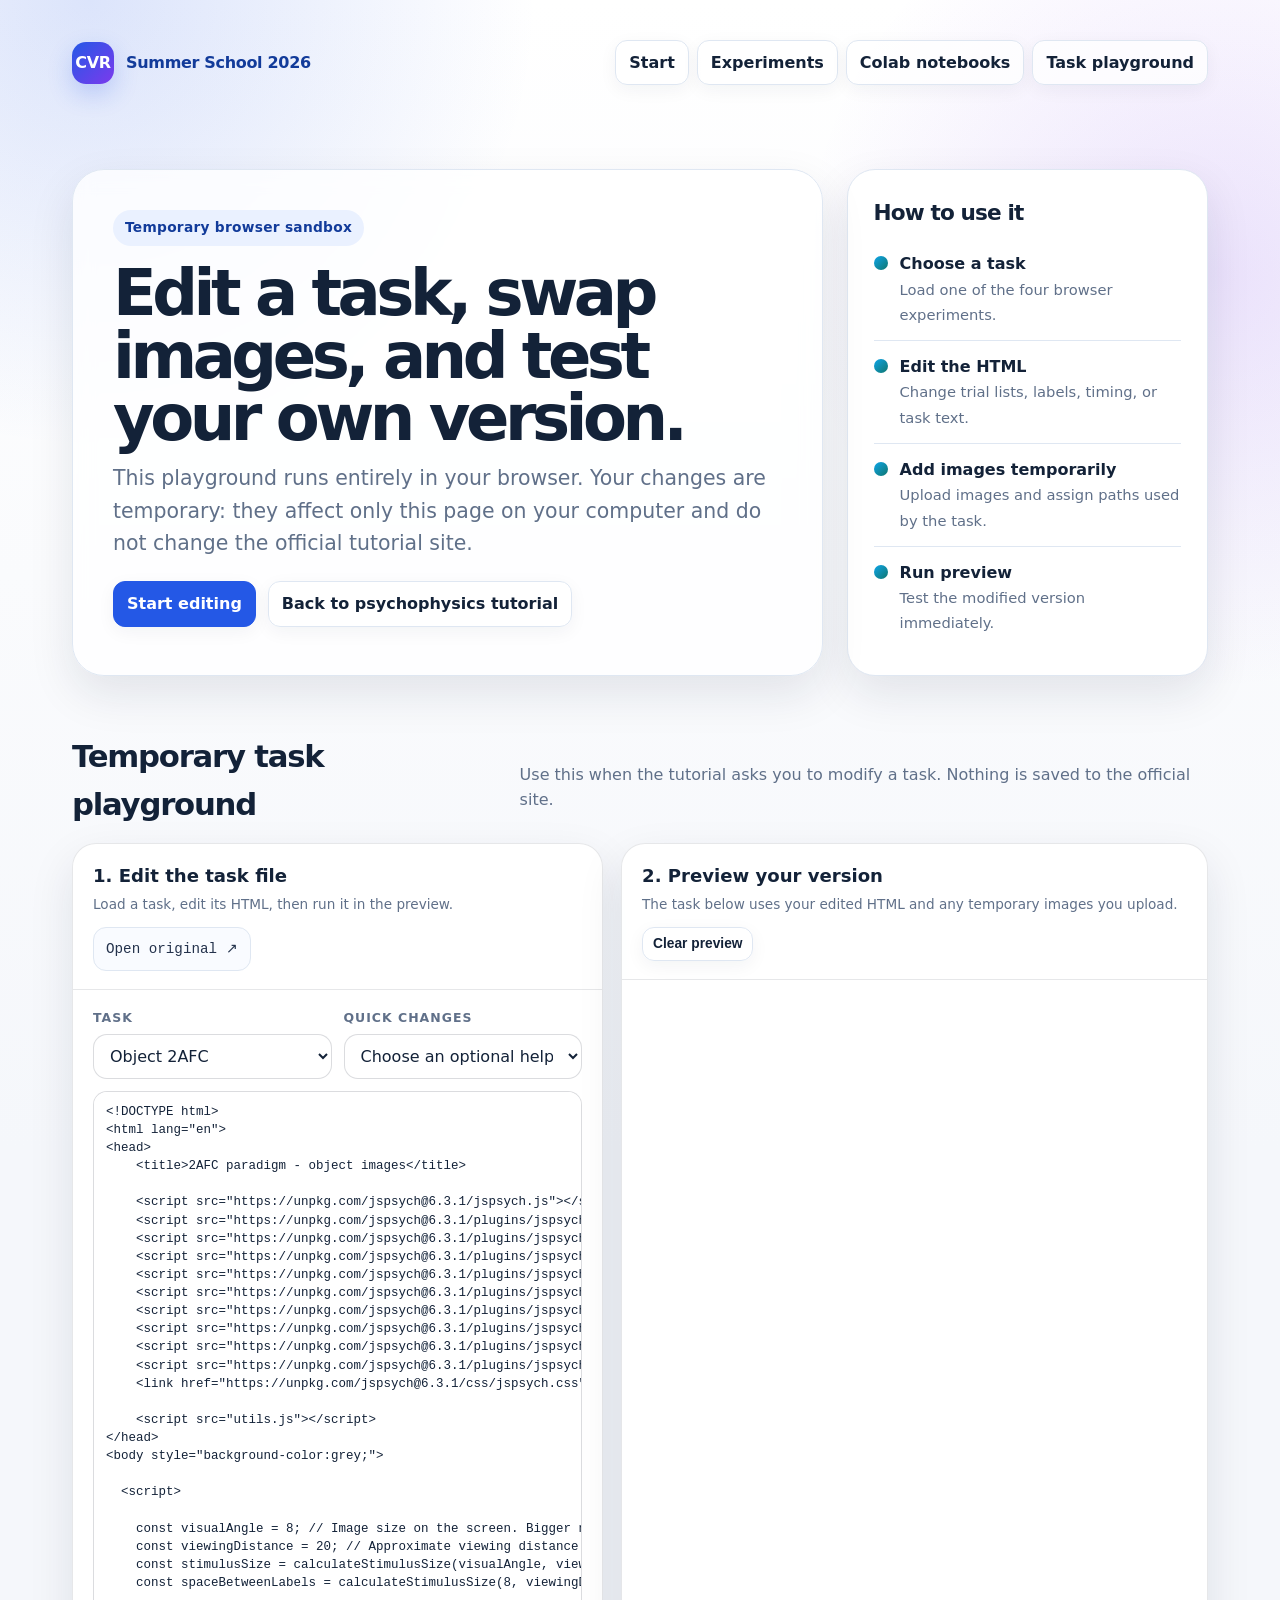
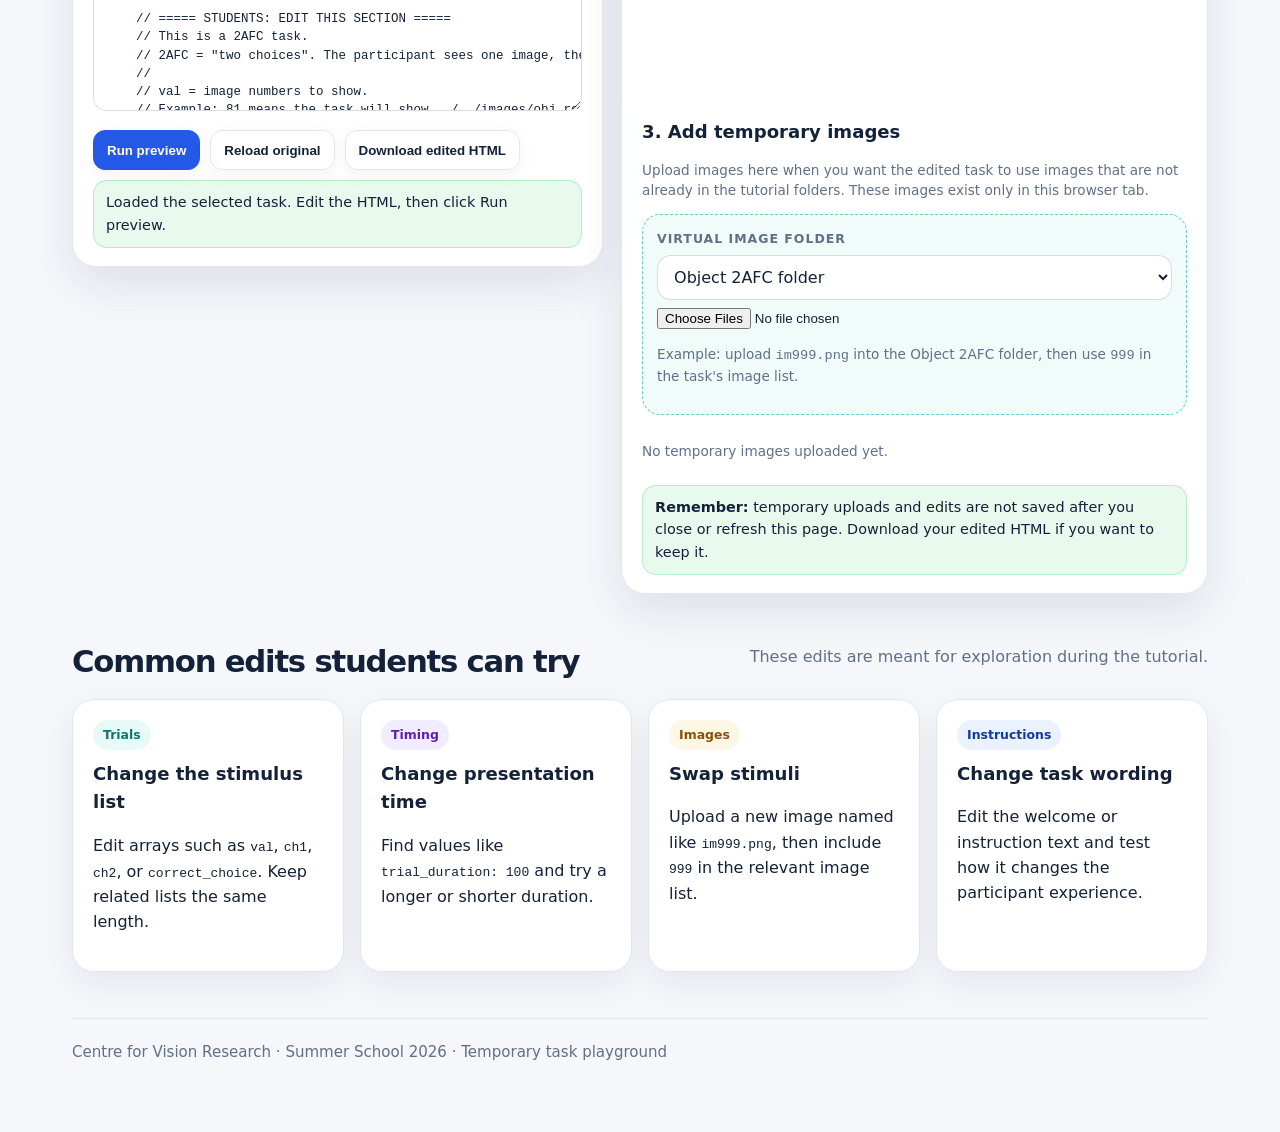
==== playground.html @ 4d8b4bdf "updated with browser playground" ====
<!doctype html>
<html lang="en">
<head>
  <meta charset="utf-8">
  <meta name="viewport" content="width=device-width, initial-scale=1">
  <meta name="description" content="Temporary browser playground for editing and previewing CVR Summer School psychophysics tasks.">
  <title>Temporary Task Playground | CVR Summer School 2026</title>
  <link rel="stylesheet" href="assets/cvr-pages.css">
  <script defer src="assets/cvr-pages.js"></script>
  <style>
    .playground-layout{display:grid;grid-template-columns:minmax(360px,0.95fr) minmax(420px,1.05fr);gap:18px;align-items:start}
    @media(max-width:1000px){.playground-layout{grid-template-columns:1fr}}
    .editor-panel,.preview-panel{background:rgba(255,255,255,.92);border:1px solid rgba(15,23,42,.10);border-radius:24px;box-shadow:var(--shadow);overflow:hidden}
    .panel-head{padding:18px 20px;border-bottom:1px solid rgba(15,23,42,.10);display:flex;gap:12px;justify-content:space-between;align-items:center;flex-wrap:wrap}
    .panel-body{padding:18px 20px}
    .control-row{display:grid;grid-template-columns:1fr 1fr;gap:12px;margin-bottom:12px}
    @media(max-width:680px){.control-row{grid-template-columns:1fr}}
    label.small-label{display:block;font-weight:800;font-size:.78rem;text-transform:uppercase;letter-spacing:.08em;color:var(--muted);margin-bottom:6px}
    select,input[type="text"],textarea{width:100%;border:1px solid rgba(15,23,42,.15);border-radius:14px;background:white;padding:11px 12px;font:inherit;color:var(--ink);box-sizing:border-box}
    textarea.code-editor{font-family:ui-monospace,SFMono-Regular,Menlo,Monaco,Consolas,"Liberation Mono",monospace;font-size:12.5px;line-height:1.45;min-height:620px;resize:vertical;white-space:pre;tab-size:2}
    .button-row{display:flex;gap:10px;flex-wrap:wrap;align-items:center;margin-top:12px}
    .preview-frame{width:100%;height:720px;border:0;background:white;display:block}
    .dropzone{border:1.5px dashed rgba(20,184,166,.65);border-radius:18px;background:rgba(20,184,166,.06);padding:14px;margin-top:12px}
    .dropzone input{margin-top:8px}
    .image-map{margin-top:12px;display:grid;gap:10px;max-height:220px;overflow:auto;padding-right:4px}
    .image-row{display:grid;grid-template-columns:70px 1fr auto;gap:10px;align-items:center;padding:8px;background:white;border:1px solid rgba(15,23,42,.08);border-radius:14px}
    .image-row img{width:64px;height:48px;object-fit:contain;background:#f8fafc;border-radius:8px;border:1px solid rgba(15,23,42,.08)}
    .image-row code{font-size:11px;word-break:break-all}
    .mini{font-size:.85rem;color:var(--muted);line-height:1.5}
    .notice{font-size:.9rem;border-radius:14px;padding:10px 12px;background:rgba(245,158,11,.12);border:1px solid rgba(245,158,11,.25);margin-top:10px}
    .success{background:rgba(34,197,94,.10);border-color:rgba(34,197,94,.25)}
  </style>
</head>
<body>
  <main class="page">
    <div class="topbar">
      <a class="brand" href="index.html" aria-label="CVR Summer School home"><span class="brand-mark">CVR</span><span>Summer School 2026</span></a>
      <nav class="navlinks" aria-label="Main navigation">
        <a href="index.html#start">Start</a>
        <a href="index.html#psychophysics">Experiments</a>
        <a href="index.html#notebooks">Colab notebooks</a>
        <a href="playground.html">Task playground</a>
      </nav>
    </div>

    <section class="hero" aria-labelledby="title">
      <div class="hero-card">
        <span class="eyebrow">Temporary browser sandbox</span>
        <h1 id="title">Edit a task, swap images, and test your own version.</h1>
        <p class="subtitle">This playground runs entirely in your browser. Your changes are temporary: they affect only this page on your computer and do not change the official tutorial site.</p>
        <div class="hero-actions">
          <a class="button primary" href="#editor">Start editing</a>
          <a class="button" href="psychophysics/tutorial.html">Back to psychophysics tutorial</a>
        </div>
      </div>
      <aside class="status-card">
        <h2 style="font-size:1.35rem;margin-bottom:8px;">How to use it</h2>
        <div class="stat"><span class="dot"></span><div><strong>Choose a task</strong><span>Load one of the four browser experiments.</span></div></div>
        <div class="stat"><span class="dot"></span><div><strong>Edit the HTML</strong><span>Change trial lists, labels, timing, or task text.</span></div></div>
        <div class="stat"><span class="dot"></span><div><strong>Add images temporarily</strong><span>Upload images and assign paths used by the task.</span></div></div>
        <div class="stat"><span class="dot"></span><div><strong>Run preview</strong><span>Test the modified version immediately.</span></div></div>
      </aside>
    </section>

    <section id="editor">
      <div class="section-head"><h2>Temporary task playground</h2><p class="muted">Use this when the tutorial asks you to modify a task. Nothing is saved to the official site.</p></div>
      <div class="playground-layout">
        <div class="editor-panel">
          <div class="panel-head">
            <div><h3 style="margin:0;">1. Edit the task file</h3><p class="mini" style="margin:.25rem 0 0;">Load a task, edit its HTML, then run it in the preview.</p></div>
            <a class="pill" id="openOriginal" href="psychophysics/tasks/obj_2afc.html" target="_blank" rel="noopener">Open original ↗</a>
          </div>
          <div class="panel-body">
            <div class="control-row">
              <div>
                <label class="small-label" for="taskSelect">Task</label>
                <select id="taskSelect">
                  <option value="psychophysics/tasks/obj_2afc.html">Object 2AFC</option>
                  <option value="psychophysics/tasks/draw_2afc.html">Drawing 2AFC</option>
                  <option value="psychophysics/tasks/ratings.html">Image ratings</option>
                  <option value="psychophysics/tasks/n_back.html">N-back memory</option>
                </select>
              </div>
              <div>
                <label class="small-label" for="quickPatch">Quick changes</label>
                <select id="quickPatch">
                  <option value="">Choose an optional helper</option>
                  <option value="slowStim">Make image presentation slower</option>
                  <option value="shortTask">Keep only first 3 trials</option>
                  <option value="grayBg">Change background to light gray</option>
                  <option value="hideFullscreen">Skip fullscreen for preview</option>
                </select>
              </div>
            </div>
            <textarea id="codeEditor" class="code-editor" spellcheck="false" aria-label="Editable task HTML"></textarea>
            <div class="button-row">
              <button class="button primary" id="runPreview" type="button">Run preview</button>
              <button class="button" id="reloadTask" type="button">Reload original</button>
              <button class="button" id="downloadHtml" type="button">Download edited HTML</button>
            </div>
            <div class="notice" id="statusBox">Loading the selected task…</div>
          </div>
        </div>

        <div class="preview-panel">
          <div class="panel-head">
            <div><h3 style="margin:0;">2. Preview your version</h3><p class="mini" style="margin:.25rem 0 0;">The task below uses your edited HTML and any temporary images you upload.</p></div>
            <button class="button small" id="clearPreview" type="button">Clear preview</button>
          </div>
          <iframe id="previewFrame" class="preview-frame" title="Task preview" sandbox="allow-scripts allow-forms allow-modals allow-downloads allow-same-origin" allow="fullscreen; clipboard-read; clipboard-write"></iframe>
          <div class="panel-body">
            <h3 style="margin-top:0;">3. Add temporary images</h3>
            <p class="mini">Upload images here when you want the edited task to use images that are not already in the tutorial folders. These images exist only in this browser tab.</p>
            <div class="dropzone">
              <label class="small-label" for="imageFolder">Virtual image folder</label>
              <select id="imageFolder">
                <option value="../../images/obj_2AFC/">Object 2AFC folder</option>
                <option value="../../images/draw_2AFC/">Drawing 2AFC folder</option>
                <option value="../../images/ratings/">Ratings folder</option>
                <option value="../../images/n_back/">N-back folder</option>
                <option value="../../images/labels/">Label image folder</option>
              </select>
              <input id="imageUpload" type="file" accept="image/*" multiple>
              <p class="mini">Example: upload <code>im999.png</code> into the Object 2AFC folder, then use <code>999</code> in the task's image list.</p>
            </div>
            <div class="image-map" id="imageMap"></div>
            <div class="notice success"><strong>Remember:</strong> temporary uploads and edits are not saved after you close or refresh this page. Download your edited HTML if you want to keep it.</div>
          </div>
        </div>
      </div>
    </section>

    <section>
      <div class="section-head"><h2>Common edits students can try</h2><p class="muted">These edits are meant for exploration during the tutorial.</p></div>
      <div class="grid four">
        <article class="card"><span class="tag green">Trials</span><h3>Change the stimulus list</h3><p>Edit arrays such as <code>val</code>, <code>ch1</code>, <code>ch2</code>, or <code>correct_choice</code>. Keep related lists the same length.</p></article>
        <article class="card"><span class="tag violet">Timing</span><h3>Change presentation time</h3><p>Find values like <code>trial_duration: 100</code> and try a longer or shorter duration.</p></article>
        <article class="card"><span class="tag amber">Images</span><h3>Swap stimuli</h3><p>Upload a new image named like <code>im999.png</code>, then include <code>999</code> in the relevant image list.</p></article>
        <article class="card"><span class="tag">Instructions</span><h3>Change task wording</h3><p>Edit the welcome or instruction text and test how it changes the participant experience.</p></article>
      </div>
    </section>

    <footer class="footer">Centre for Vision Research · Summer School 2026 · Temporary task playground</footer>
  </main>

<script>
(function(){
  const taskSelect = document.getElementById('taskSelect');
  const quickPatch = document.getElementById('quickPatch');
  const codeEditor = document.getElementById('codeEditor');
  const runPreview = document.getElementById('runPreview');
  const reloadTask = document.getElementById('reloadTask');
  const downloadHtml = document.getElementById('downloadHtml');
  const clearPreview = document.getElementById('clearPreview');
  const previewFrame = document.getElementById('previewFrame');
  const statusBox = document.getElementById('statusBox');
  const openOriginal = document.getElementById('openOriginal');
  const imageUpload = document.getElementById('imageUpload');
  const imageFolder = document.getElementById('imageFolder');
  const imageMap = document.getElementById('imageMap');

  const virtualImages = new Map();
  const taskBase = () => new URL(taskSelect.value.replace(/[^/]+$/, ''), window.location.href).href;

  function setStatus(message, kind=''){
    statusBox.textContent = message;
    statusBox.className = 'notice' + (kind ? ' ' + kind : '');
  }

  async function loadTask(){
    const path = taskSelect.value;
    openOriginal.href = path;
    previewFrame.removeAttribute('srcdoc');
    setStatus('Loading ' + path + '…');
    try{
      const response = await fetch(path, {cache:'no-store'});
      if(!response.ok) throw new Error('Could not load file: ' + response.status);
      const text = await response.text();
      codeEditor.value = text;
      setStatus('Loaded the selected task. Edit the HTML, then click Run preview.', 'success');
    }catch(err){
      setStatus('Problem loading the task: ' + err.message);
    }
  }

  function normalizeVirtualPath(folder, name){
    return folder + name.replace(/^.*[\\/]/, '');
  }

  function renderImageMap(){
    imageMap.innerHTML = '';
    if(virtualImages.size === 0){
      imageMap.innerHTML = '<p class="mini">No temporary images uploaded yet.</p>';
      return;
    }
    for(const [path, info] of virtualImages.entries()){
      const row = document.createElement('div');
      row.className = 'image-row';
      row.innerHTML = '<img alt="temporary image preview"><div><code></code><p class="mini" style="margin:.2rem 0 0;">Use this path in the HTML.</p></div><button class="button small" type="button">Remove</button>';
      row.querySelector('img').src = info.url;
      row.querySelector('code').textContent = path;
      row.querySelector('button').addEventListener('click', () => {
        URL.revokeObjectURL(info.url);
        virtualImages.delete(path);
        renderImageMap();
      });
      imageMap.appendChild(row);
    }
  }

  function injectBase(html){
    const baseTag = '<base href="' + taskBase() + '">';
    if(/<base\s/i.test(html)) return html;
    if(/<head[^>]*>/i.test(html)) return html.replace(/<head[^>]*>/i, match => match + '\n    ' + baseTag);
    return baseTag + html;
  }

  function applyVirtualImages(html){
    let patched = html;
    for(const [path, info] of virtualImages.entries()){
      const escaped = path.replace(/[.*+?^${}()|[\]\\]/g, '\\$&');
      patched = patched.replace(new RegExp(escaped, 'g'), info.url);
      const withoutPrefix = path.replace(/^\.\.\/\.\.\//, '');
      const escaped2 = withoutPrefix.replace(/[.*+?^${}()|[\]\\]/g, '\\$&');
      patched = patched.replace(new RegExp(escaped2, 'g'), info.url);
    }
    return patched;
  }

  function patchForPreview(html){
    let patched = injectBase(html);
    patched = applyVirtualImages(patched);
    patched = patched.replace(/<body([^>]*)>/i, '<body$1>\n<div style="position:fixed;top:10px;right:10px;z-index:999999;background:#0f172a;color:white;padding:6px 10px;border-radius:999px;font:12px system-ui,sans-serif;opacity:.86">Temporary preview</div>');
    return patched;
  }

  function run(){
    const html = patchForPreview(codeEditor.value);
    previewFrame.srcdoc = html;
    setStatus('Preview refreshed. Run the task inside the preview panel.', 'success');
  }

  function downloadEdited(){
    const blob = new Blob([codeEditor.value], {type:'text/html'});
    const a = document.createElement('a');
    const taskName = taskSelect.value.split('/').pop().replace('.html','');
    a.href = URL.createObjectURL(blob);
    a.download = taskName + '_edited.html';
    document.body.appendChild(a);
    a.click();
    a.remove();
    setTimeout(() => URL.revokeObjectURL(a.href), 1000);
  }

  function applyQuickPatch(kind){
    if(!kind) return;
    let text = codeEditor.value;
    if(kind === 'slowStim'){
      text = text.replace(/trial_duration:\s*100\b/g, 'trial_duration: 500');
      setStatus('Changed 100 ms trial durations to 500 ms where found.', 'success');
    }
    if(kind === 'shortTask'){
      text = text.replace(/let\s+val\s*=\s*\[([^\]]+)\];/m, (m, vals) => 'let val =[' + vals.split(',').slice(0,3).join(',') + '];');
      text = text.replace(/let\s+ch1\s*=\s*\[([^\]]+)\];/m, (m, vals) => 'let ch1 =[' + vals.split(',').slice(0,3).join(',') + '];');
      text = text.replace(/let\s+ch2\s*=\s*\[([^\]]+)\];/m, (m, vals) => 'let ch2 =[' + vals.split(',').slice(0,3).join(',') + '];');
      text = text.replace(/let\s+correct_choice\s*=\s*\[([^\]]+)\];/m, (m, vals) => 'let correct_choice =[' + vals.split(',').slice(0,3).join(',') + '];');
      text = text.replace(/let\s+stimuli\s*=\s*\[([^\]]+)\];/m, (m, vals) => 'let stimuli =[' + vals.split(',').slice(0,3).join(',') + '];');
      setStatus('Tried to shorten editable trial arrays to the first 3 entries.', 'success');
    }
    if(kind === 'grayBg'){
      text = text.replace(/background-color\s*:\s*grey/gi, 'background-color:#f1f5f9');
      text = text.replace(/background-color\s*:\s*gray/gi, 'background-color:#f1f5f9');
      setStatus('Changed the page background to a lighter gray where found.', 'success');
    }
    if(kind === 'hideFullscreen'){
      text = text.replace(/timeline\.push\(fullscreen\);/g, '// timeline.push(fullscreen); // skipped for playground preview');
      setStatus('Skipped fullscreen for easier preview testing.', 'success');
    }
    codeEditor.value = text;
    quickPatch.value = '';
  }

  imageUpload.addEventListener('change', () => {
    const files = Array.from(imageUpload.files || []);
    for(const file of files){
      const path = normalizeVirtualPath(imageFolder.value, file.name);
      if(virtualImages.has(path)) URL.revokeObjectURL(virtualImages.get(path).url);
      virtualImages.set(path, {file, url:URL.createObjectURL(file)});
    }
    imageUpload.value = '';
    renderImageMap();
    setStatus('Temporary image upload added. Use the shown virtual path in your edited HTML, then run preview.', 'success');
  });

  taskSelect.addEventListener('change', loadTask);
  quickPatch.addEventListener('change', e => applyQuickPatch(e.target.value));
  runPreview.addEventListener('click', run);
  reloadTask.addEventListener('click', loadTask);
  downloadHtml.addEventListener('click', downloadEdited);
  clearPreview.addEventListener('click', () => previewFrame.removeAttribute('srcdoc'));

  renderImageMap();
  loadTask();
})();
</script>
</body>
</html>
---- assets/cvr-pages.css ----
:root{
  --bg:#f5f7fb;--panel:#ffffff;--ink:#132238;--muted:#607089;--line:#dfe7f2;
  --blue:#2458e6;--blue2:#123b9a;--cyan:#0ea5e9;--violet:#7c3aed;--green:#0f766e;
  --soft-blue:#eaf1ff;--soft-violet:#f1ecff;--soft-green:#e8faf7;--soft-amber:#fff7e6;
  --shadow:0 18px 45px rgba(19,34,56,.10);--radius:22px;--mono:ui-monospace,SFMono-Regular,Menlo,Consolas,"Liberation Mono",monospace;
  --sans:Inter,ui-sans-serif,system-ui,-apple-system,BlinkMacSystemFont,"Segoe UI",Roboto,Helvetica,Arial,sans-serif;
}
*{box-sizing:border-box}html{scroll-behavior:smooth}body{margin:0;font-family:var(--sans);color:var(--ink);background:radial-gradient(circle at 7% 0%,rgba(36,88,230,.16),transparent 28rem),radial-gradient(circle at 95% 10%,rgba(124,58,237,.14),transparent 26rem),linear-gradient(180deg,#fff 0%,var(--bg) 42%,var(--bg) 100%);line-height:1.58}a{color:var(--blue2);text-decoration:none}a:hover{text-decoration:underline}.page{max-width:1180px;margin:0 auto;padding:26px 22px 70px}.topbar{display:flex;gap:14px;align-items:center;justify-content:space-between;padding:14px 0}.brand{display:flex;align-items:center;gap:12px;font-weight:900;letter-spacing:-.02em}.brand-mark{display:grid;place-items:center;width:42px;height:42px;border-radius:14px;background:linear-gradient(135deg,var(--blue),var(--violet));color:white;box-shadow:0 10px 24px rgba(36,88,230,.22)}.navlinks{display:flex;flex-wrap:wrap;gap:8px}.navlinks a,.button{display:inline-flex;align-items:center;justify-content:center;gap:8px;min-height:40px;padding:9px 13px;border-radius:12px;border:1px solid var(--line);background:rgba(255,255,255,.78);color:var(--ink);font-weight:800;box-shadow:0 5px 18px rgba(19,34,56,.05)}.navlinks a:hover,.button:hover{text-decoration:none;transform:translateY(-1px)}.button.primary{background:var(--blue);border-color:var(--blue);color:#fff}.button.dark{background:#132238;border-color:#132238;color:#fff}.button.colab{background:#fff7e6;border-color:#ffd88a;color:#7a4a00}.button.small{min-height:34px;padding:7px 10px;font-size:.86rem}.hero{display:grid;grid-template-columns:minmax(0,1.35fr) minmax(300px,.65fr);gap:24px;align-items:stretch;padding:36px 0 22px}.hero-card{padding:40px;border:1px solid var(--line);border-radius:32px;background:rgba(255,255,255,.78);box-shadow:var(--shadow);backdrop-filter:blur(10px)}.eyebrow{display:inline-flex;align-items:center;gap:8px;width:fit-content;padding:7px 12px;border-radius:999px;background:var(--soft-blue);color:var(--blue2);font-size:.86rem;font-weight:900;letter-spacing:.02em}.hero h1{margin:16px 0 12px;font-size:clamp(2.35rem,5vw,5.2rem);line-height:.98;letter-spacing:-.07em}.subtitle{margin:0;color:var(--muted);font-size:clamp(1.04rem,1.7vw,1.28rem);max-width:860px}.hero-actions{display:flex;flex-wrap:wrap;gap:12px;margin-top:22px}.status-card{padding:26px;border-radius:28px;border:1px solid var(--line);background:#fff;box-shadow:var(--shadow)}.stat{display:flex;align-items:start;gap:12px;padding:13px 0;border-bottom:1px solid var(--line)}.stat:last-child{border-bottom:0}.stat strong{display:block}.stat span{color:var(--muted);font-size:.92rem}.dot{width:14px;height:14px;border-radius:999px;background:linear-gradient(135deg,var(--cyan),var(--green));margin-top:5px;flex:0 0 auto}section{margin-top:34px}.section-head{display:flex;align-items:end;justify-content:space-between;gap:16px;margin-bottom:14px}h2{margin:0;font-size:clamp(1.55rem,2.4vw,2.35rem);letter-spacing:-.04em}h3{margin:0 0 8px;font-size:1.13rem}.muted{color:var(--muted)}.grid{display:grid;grid-template-columns:repeat(3,minmax(0,1fr));gap:16px}.grid.two{grid-template-columns:repeat(2,minmax(0,1fr))}.grid.four{grid-template-columns:repeat(4,minmax(0,1fr))}.card{background:var(--panel);border:1px solid var(--line);border-radius:var(--radius);padding:20px;box-shadow:0 12px 34px rgba(19,34,56,.07)}.tag{display:inline-flex;align-items:center;padding:5px 10px;border-radius:999px;background:var(--soft-blue);color:var(--blue2);font-size:.78rem;font-weight:900;margin-bottom:10px}.tag.green{background:var(--soft-green);color:var(--green)}.tag.violet{background:var(--soft-violet);color:#5b21b6}.tag.amber{background:var(--soft-amber);color:#8a5200}.links{display:grid;gap:8px;margin-top:12px}.pill{display:flex;align-items:center;justify-content:space-between;gap:10px;padding:10px 12px;border-radius:13px;background:#f9fbff;border:1px solid var(--line);font-family:var(--mono);font-size:.89rem;color:#24324c;overflow-wrap:anywhere}.pill:hover{background:var(--soft-blue);text-decoration:none}.split-pill{display:grid;grid-template-columns:minmax(0,1fr) auto;gap:8px;align-items:center}.path{font-family:var(--mono);font-size:.9rem}.table-wrap{overflow:auto;background:#fff;border:1px solid var(--line);border-radius:var(--radius);box-shadow:0 12px 34px rgba(19,34,56,.06)}table{width:100%;border-collapse:collapse;min-width:780px}th,td{padding:14px 15px;border-bottom:1px solid var(--line);text-align:left;vertical-align:top}th{font-size:.82rem;text-transform:uppercase;letter-spacing:.06em;color:#40506a;background:#f8fbff}td code{font-family:var(--mono);font-size:.88rem;background:#eef3ff;color:#143b91;padding:2px 6px;border-radius:7px}.workflow{display:grid;grid-template-columns:repeat(5,minmax(0,1fr));gap:12px;counter-reset:step}.step{position:relative;padding:18px 16px;background:#fff;border:1px solid var(--line);border-radius:18px;box-shadow:0 9px 24px rgba(19,34,56,.06);counter-increment:step}.step:before{content:counter(step);display:grid;place-items:center;width:30px;height:30px;border-radius:999px;background:var(--soft-blue);color:var(--blue2);font-weight:900;margin-bottom:10px}.callout{border:1px solid #b9d4ff;background:#eef5ff;border-radius:18px;padding:18px;color:#17376b}.repo-box{display:flex;gap:8px;align-items:center;flex-wrap:wrap}.repo-box input{flex:1 1 280px;padding:11px 12px;border-radius:12px;border:1px solid var(--line);font:inherit;font-family:var(--mono);background:#fff}.footer{margin-top:46px;padding-top:22px;border-top:1px solid var(--line);color:var(--muted);font-size:.94rem}.launchpad{margin:18px 0;padding:18px;border-radius:20px;border:1px solid var(--line);background:linear-gradient(180deg,#fff,#f8fbff);box-shadow:0 10px 30px rgba(19,34,56,.07)}.launchpad h2,.launchpad h3{margin-top:0}.launch-grid{display:grid;grid-template-columns:repeat(auto-fit,minmax(230px,1fr));gap:10px}.launch-card{display:grid;gap:8px;padding:14px;border-radius:16px;border:1px solid var(--line);background:#fff}.launch-card code{font-family:var(--mono);font-size:.86rem;overflow-wrap:anywhere}.floating-home{position:fixed;right:18px;bottom:18px;z-index:10}.floating-home a{display:inline-flex;align-items:center;gap:8px;padding:11px 14px;border-radius:999px;background:#132238;color:#fff;font-weight:900;box-shadow:0 12px 26px rgba(19,34,56,.24)}.floating-home a:hover{text-decoration:none;transform:translateY(-1px)}@media(max-width:900px){.hero{grid-template-columns:1fr}.grid,.grid.two,.grid.four,.workflow{grid-template-columns:1fr}.hero-card{padding:28px}.navlinks{justify-content:flex-start}.section-head{display:block}}@media(max-width:560px){.page{padding-inline:16px}.hero-card{padding:22px}.topbar{align-items:flex-start;flex-direction:column}.floating-home{display:none}}
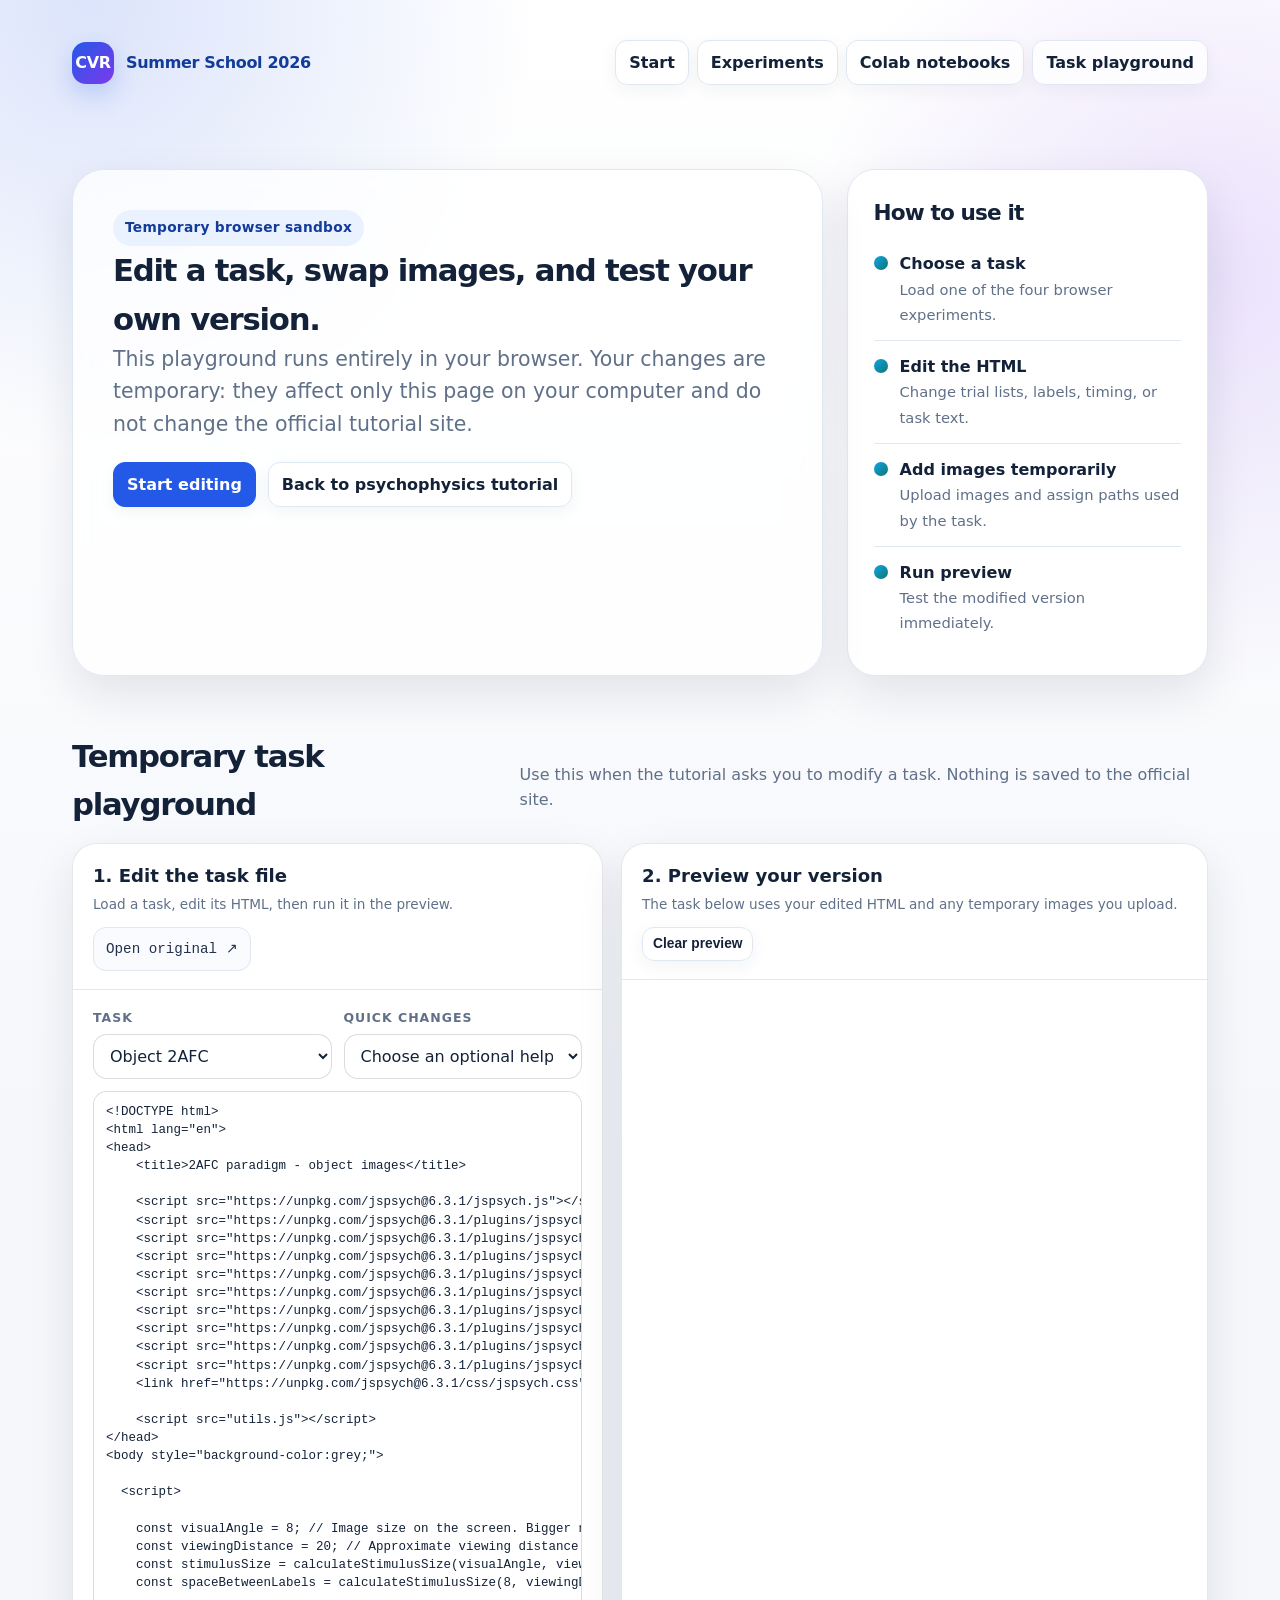
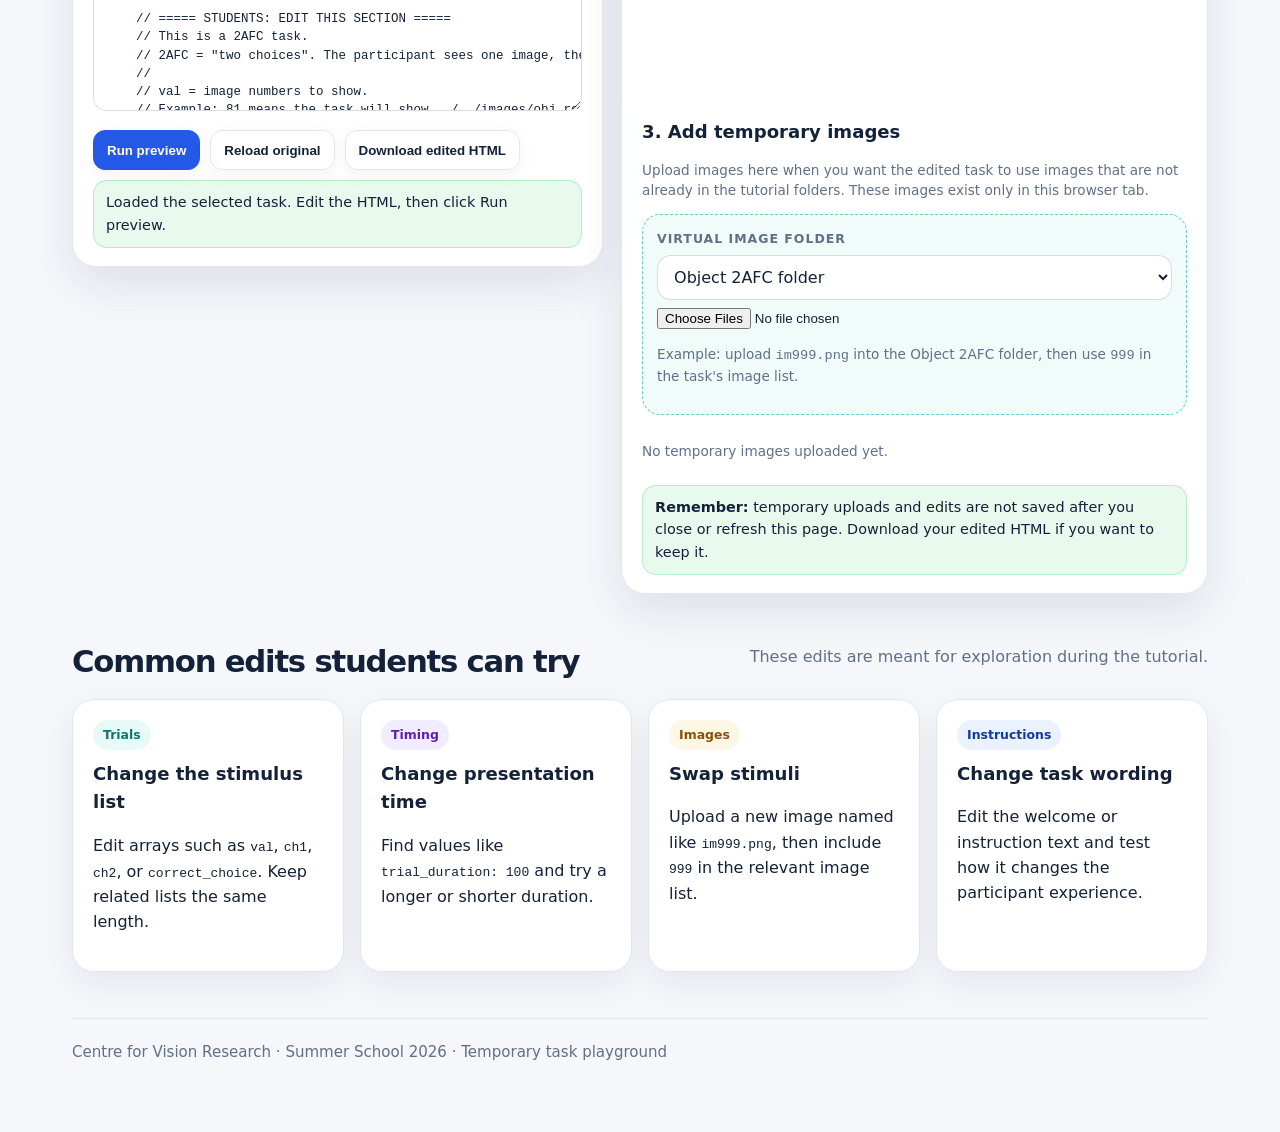
==== commit c43a46a4: "updated fonts" ====
--- a/playground.html
+++ b/playground.html
@@ -46,7 +46,7 @@
     <section class="hero" aria-labelledby="title">
       <div class="hero-card">
         <span class="eyebrow">Temporary browser sandbox</span>
-        <h1 id="title">Edit a task, swap images, and test your own version.</h1>
+        <h2 id="title">Edit a task, swap images, and test your own version.</h2>
         <p class="subtitle">This playground runs entirely in your browser. Your changes are temporary: they affect only this page on your computer and do not change the official tutorial site.</p>
         <div class="hero-actions">
           <a class="button primary" href="#editor">Start editing</a>
--- a/assets/cvr-pages.css
+++ b/assets/cvr-pages.css
@@ -6,3 +6,26 @@
   --sans:Inter,ui-sans-serif,system-ui,-apple-system,BlinkMacSystemFont,"Segoe UI",Roboto,Helvetica,Arial,sans-serif;
 }
 *{box-sizing:border-box}html{scroll-behavior:smooth}body{margin:0;font-family:var(--sans);color:var(--ink);background:radial-gradient(circle at 7% 0%,rgba(36,88,230,.16),transparent 28rem),radial-gradient(circle at 95% 10%,rgba(124,58,237,.14),transparent 26rem),linear-gradient(180deg,#fff 0%,var(--bg) 42%,var(--bg) 100%);line-height:1.58}a{color:var(--blue2);text-decoration:none}a:hover{text-decoration:underline}.page{max-width:1180px;margin:0 auto;padding:26px 22px 70px}.topbar{display:flex;gap:14px;align-items:center;justify-content:space-between;padding:14px 0}.brand{display:flex;align-items:center;gap:12px;font-weight:900;letter-spacing:-.02em}.brand-mark{display:grid;place-items:center;width:42px;height:42px;border-radius:14px;background:linear-gradient(135deg,var(--blue),var(--violet));color:white;box-shadow:0 10px 24px rgba(36,88,230,.22)}.navlinks{display:flex;flex-wrap:wrap;gap:8px}.navlinks a,.button{display:inline-flex;align-items:center;justify-content:center;gap:8px;min-height:40px;padding:9px 13px;border-radius:12px;border:1px solid var(--line);background:rgba(255,255,255,.78);color:var(--ink);font-weight:800;box-shadow:0 5px 18px rgba(19,34,56,.05)}.navlinks a:hover,.button:hover{text-decoration:none;transform:translateY(-1px)}.button.primary{background:var(--blue);border-color:var(--blue);color:#fff}.button.dark{background:#132238;border-color:#132238;color:#fff}.button.colab{background:#fff7e6;border-color:#ffd88a;color:#7a4a00}.button.small{min-height:34px;padding:7px 10px;font-size:.86rem}.hero{display:grid;grid-template-columns:minmax(0,1.35fr) minmax(300px,.65fr);gap:24px;align-items:stretch;padding:36px 0 22px}.hero-card{padding:40px;border:1px solid var(--line);border-radius:32px;background:rgba(255,255,255,.78);box-shadow:var(--shadow);backdrop-filter:blur(10px)}.eyebrow{display:inline-flex;align-items:center;gap:8px;width:fit-content;padding:7px 12px;border-radius:999px;background:var(--soft-blue);color:var(--blue2);font-size:.86rem;font-weight:900;letter-spacing:.02em}.hero h1{margin:16px 0 12px;font-size:clamp(2.35rem,5vw,5.2rem);line-height:.98;letter-spacing:-.07em}.subtitle{margin:0;color:var(--muted);font-size:clamp(1.04rem,1.7vw,1.28rem);max-width:860px}.hero-actions{display:flex;flex-wrap:wrap;gap:12px;margin-top:22px}.status-card{padding:26px;border-radius:28px;border:1px solid var(--line);background:#fff;box-shadow:var(--shadow)}.stat{display:flex;align-items:start;gap:12px;padding:13px 0;border-bottom:1px solid var(--line)}.stat:last-child{border-bottom:0}.stat strong{display:block}.stat span{color:var(--muted);font-size:.92rem}.dot{width:14px;height:14px;border-radius:999px;background:linear-gradient(135deg,var(--cyan),var(--green));margin-top:5px;flex:0 0 auto}section{margin-top:34px}.section-head{display:flex;align-items:end;justify-content:space-between;gap:16px;margin-bottom:14px}h2{margin:0;font-size:clamp(1.55rem,2.4vw,2.35rem);letter-spacing:-.04em}h3{margin:0 0 8px;font-size:1.13rem}.muted{color:var(--muted)}.grid{display:grid;grid-template-columns:repeat(3,minmax(0,1fr));gap:16px}.grid.two{grid-template-columns:repeat(2,minmax(0,1fr))}.grid.four{grid-template-columns:repeat(4,minmax(0,1fr))}.card{background:var(--panel);border:1px solid var(--line);border-radius:var(--radius);padding:20px;box-shadow:0 12px 34px rgba(19,34,56,.07)}.tag{display:inline-flex;align-items:center;padding:5px 10px;border-radius:999px;background:var(--soft-blue);color:var(--blue2);font-size:.78rem;font-weight:900;margin-bottom:10px}.tag.green{background:var(--soft-green);color:var(--green)}.tag.violet{background:var(--soft-violet);color:#5b21b6}.tag.amber{background:var(--soft-amber);color:#8a5200}.links{display:grid;gap:8px;margin-top:12px}.pill{display:flex;align-items:center;justify-content:space-between;gap:10px;padding:10px 12px;border-radius:13px;background:#f9fbff;border:1px solid var(--line);font-family:var(--mono);font-size:.89rem;color:#24324c;overflow-wrap:anywhere}.pill:hover{background:var(--soft-blue);text-decoration:none}.split-pill{display:grid;grid-template-columns:minmax(0,1fr) auto;gap:8px;align-items:center}.path{font-family:var(--mono);font-size:.9rem}.table-wrap{overflow:auto;background:#fff;border:1px solid var(--line);border-radius:var(--radius);box-shadow:0 12px 34px rgba(19,34,56,.06)}table{width:100%;border-collapse:collapse;min-width:780px}th,td{padding:14px 15px;border-bottom:1px solid var(--line);text-align:left;vertical-align:top}th{font-size:.82rem;text-transform:uppercase;letter-spacing:.06em;color:#40506a;background:#f8fbff}td code{font-family:var(--mono);font-size:.88rem;background:#eef3ff;color:#143b91;padding:2px 6px;border-radius:7px}.workflow{display:grid;grid-template-columns:repeat(5,minmax(0,1fr));gap:12px;counter-reset:step}.step{position:relative;padding:18px 16px;background:#fff;border:1px solid var(--line);border-radius:18px;box-shadow:0 9px 24px rgba(19,34,56,.06);counter-increment:step}.step:before{content:counter(step);display:grid;place-items:center;width:30px;height:30px;border-radius:999px;background:var(--soft-blue);color:var(--blue2);font-weight:900;margin-bottom:10px}.callout{border:1px solid #b9d4ff;background:#eef5ff;border-radius:18px;padding:18px;color:#17376b}.repo-box{display:flex;gap:8px;align-items:center;flex-wrap:wrap}.repo-box input{flex:1 1 280px;padding:11px 12px;border-radius:12px;border:1px solid var(--line);font:inherit;font-family:var(--mono);background:#fff}.footer{margin-top:46px;padding-top:22px;border-top:1px solid var(--line);color:var(--muted);font-size:.94rem}.launchpad{margin:18px 0;padding:18px;border-radius:20px;border:1px solid var(--line);background:linear-gradient(180deg,#fff,#f8fbff);box-shadow:0 10px 30px rgba(19,34,56,.07)}.launchpad h2,.launchpad h3{margin-top:0}.launch-grid{display:grid;grid-template-columns:repeat(auto-fit,minmax(230px,1fr));gap:10px}.launch-card{display:grid;gap:8px;padding:14px;border-radius:16px;border:1px solid var(--line);background:#fff}.launch-card code{font-family:var(--mono);font-size:.86rem;overflow-wrap:anywhere}.floating-home{position:fixed;right:18px;bottom:18px;z-index:10}.floating-home a{display:inline-flex;align-items:center;gap:8px;padding:11px 14px;border-radius:999px;background:#132238;color:#fff;font-weight:900;box-shadow:0 12px 26px rgba(19,34,56,.24)}.floating-home a:hover{text-decoration:none;transform:translateY(-1px)}@media(max-width:900px){.hero{grid-template-columns:1fr}.grid,.grid.two,.grid.four,.workflow{grid-template-columns:1fr}.hero-card{padding:28px}.navlinks{justify-content:flex-start}.section-head{display:block}}@media(max-width:560px){.page{padding-inline:16px}.hero-card{padding:22px}.topbar{align-items:flex-start;flex-direction:column}.floating-home{display:none}}
+
+.brand-logo {
+  width: 55px;
+  height: 55px;
+  object-fit: contain;
+  display: inline-block;
+  vertical-align: middle;
+  margin-right: 10px;
+  border-radius: 0;
+  background: transparent;
+}
+
+.video-card {
+  overflow: hidden;
+}
+.guide-video {
+  width: 100%;
+  display: block;
+  border-radius: 16px;
+  border: 1px solid var(--line);
+  background: #000;
+  box-shadow: 0 12px 30px rgba(19,34,56,.10);
+}
